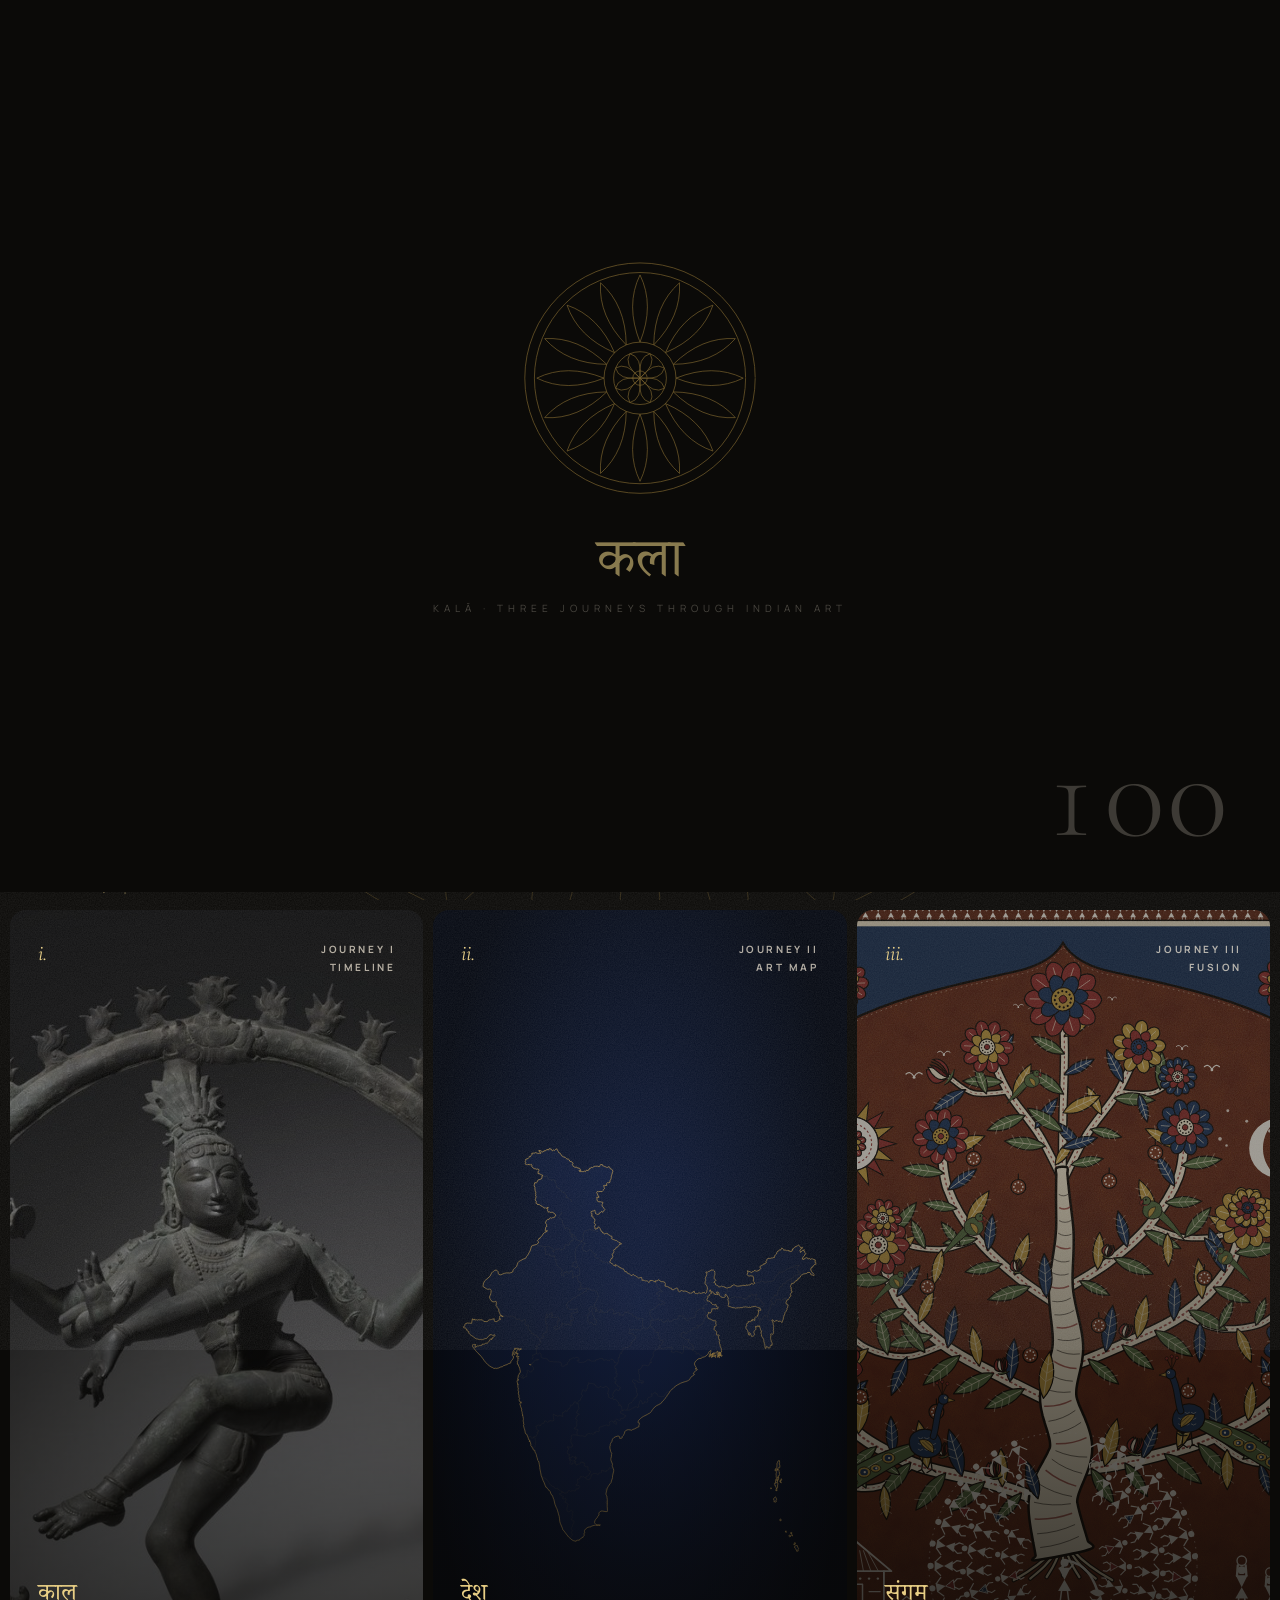
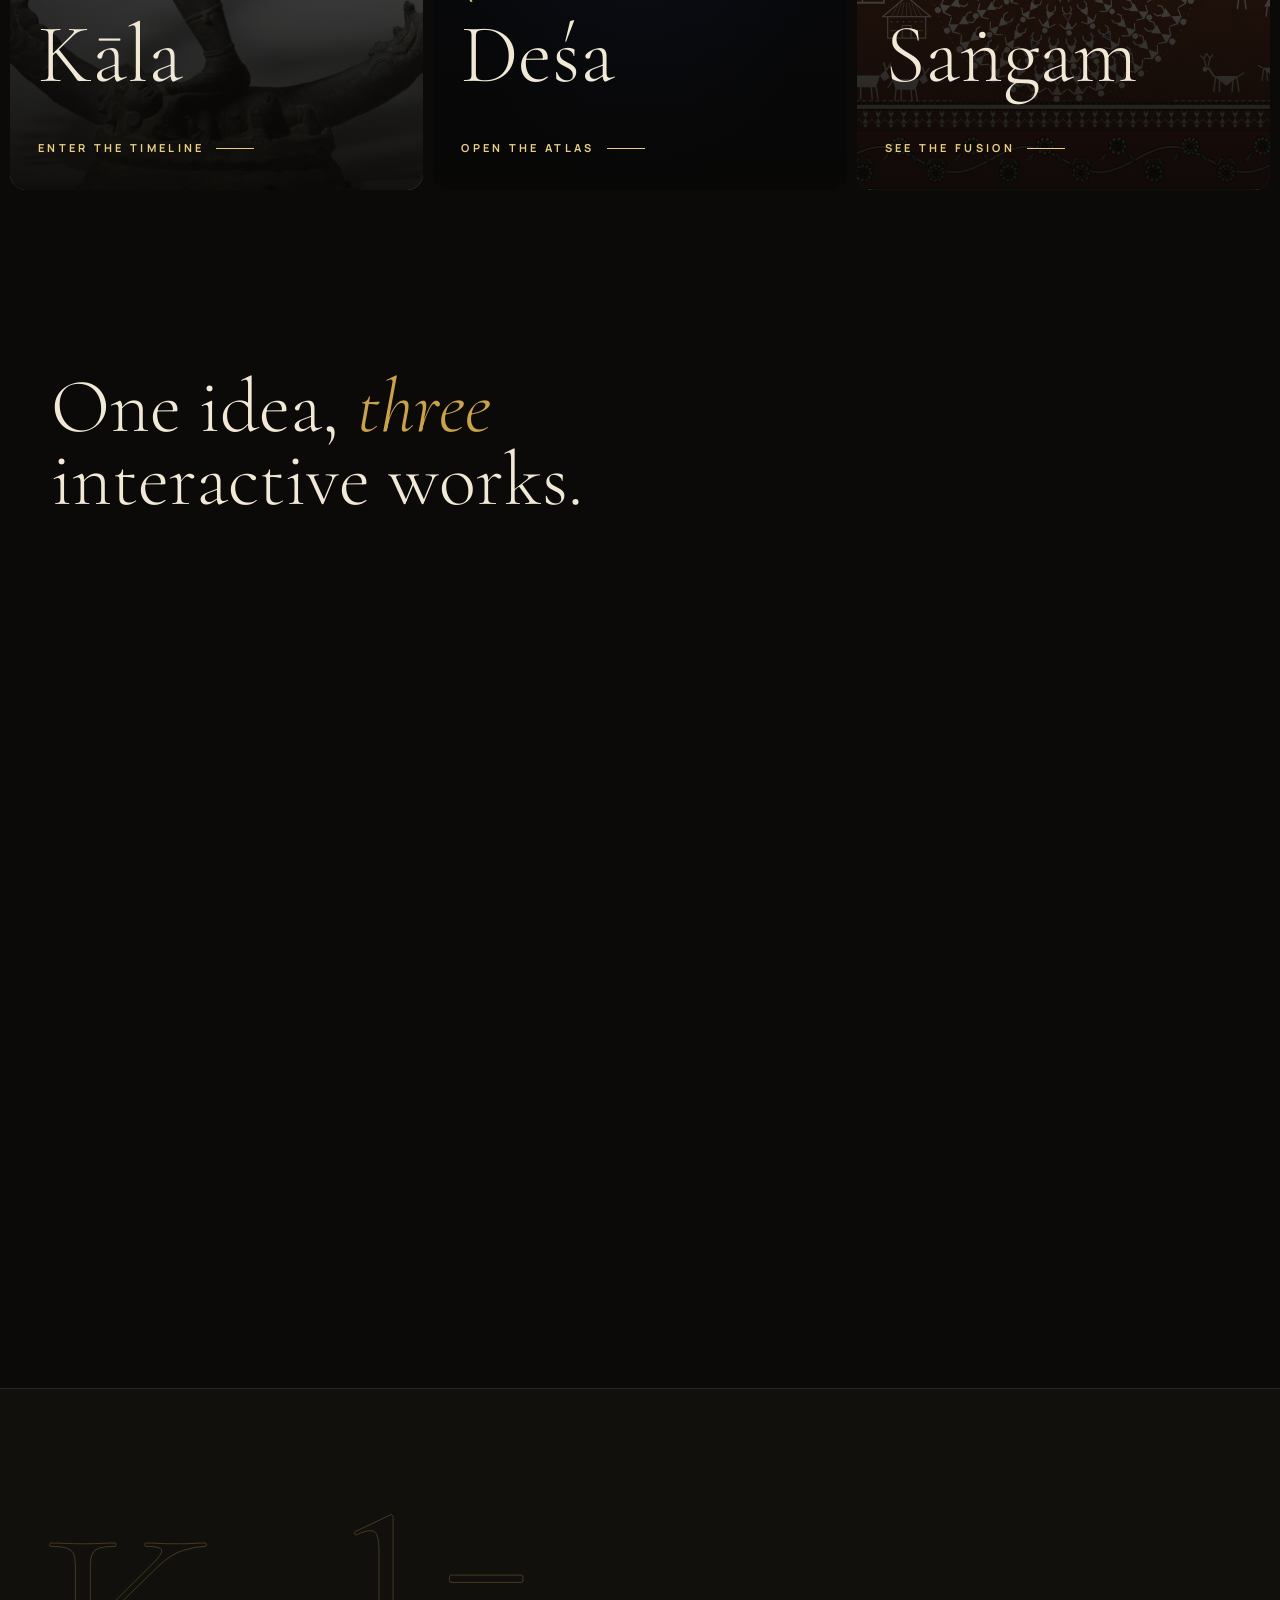
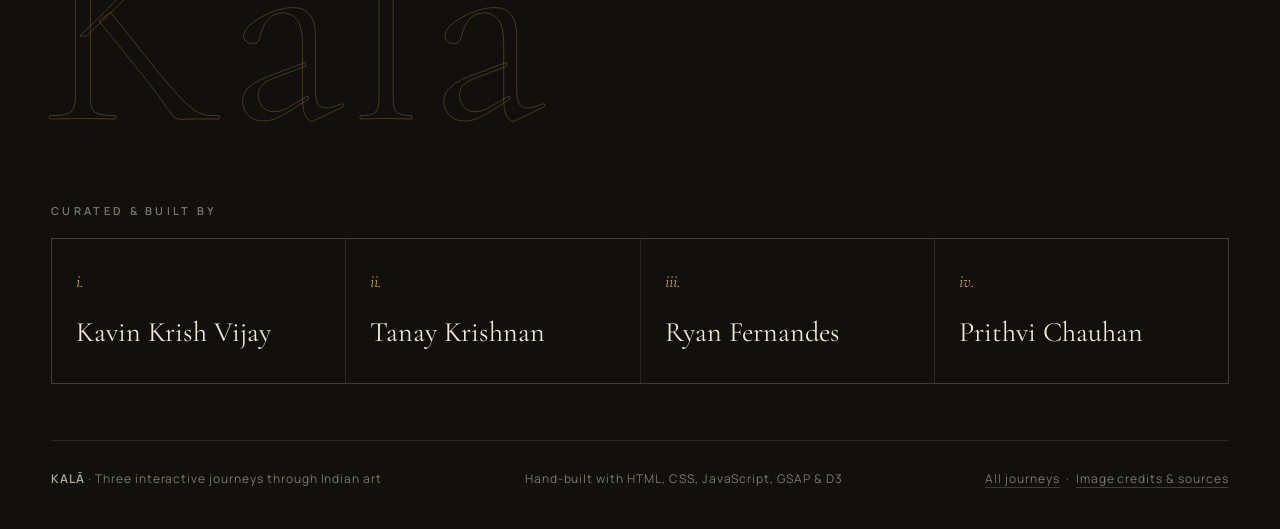
==== index.html @ 5fd6c00c "KALĀ — three interactive journeys through Indian art A hand-built website in three parts: - Kāla: a " ====
<!doctype html>
<html lang="en" class="no-js" data-root="">
<head>
  <meta charset="utf-8">
  <meta name="viewport" content="width=device-width, initial-scale=1">
  <title>KALĀ — Three Journeys Through Indian Art</title>
  <meta name="description" content="KALĀ: three interactive websites on Indian art — Kāla, a timeline of 28 artifacts; Deśa, an atlas of 35 places; and Saṅgam, an original Warli × Kalamkari fusion artwork.">
  <meta name="theme-color" content="#0b0a08">
  <meta property="og:title" content="KALĀ — Three Journeys Through Indian Art">
  <meta property="og:description" content="Time, land and confluence: an interactive timeline, an art map of India, and a Warli × Kalamkari fusion artwork.">
  <meta property="og:image" content="assets/img/t/t-nataraja-sm.jpg">
  <link rel="icon" href="assets/favicon.svg" type="image/svg+xml">
  <script>document.documentElement.className = document.documentElement.className.replace("no-js", "js");</script>
  <link rel="stylesheet" href="assets/css/core.css?v=1790333794">
  <link rel="stylesheet" href="assets/css/hub.css?v=1790333794">
</head>
<body data-loader-word="कला" data-loader-sub="Kalā · three journeys through Indian art">

  <nav class="nav" aria-label="Main">
    <a class="nav__brand" href="index.html">KALĀ <small>कला</small></a>
    <div class="nav__links">
      <a href="timeline/index.html" data-transition><span class="num">i.</span>Kāla</a>
      <a href="map/index.html" data-transition><span class="num">ii.</span>Deśa</a>
      <a href="fusion/index.html" data-transition><span class="num">iii.</span>Saṅgam</a>
      <button class="sound" data-sound type="button"></button>
    </div>
  </nav>

  <main id="main">
    <header class="h-hero">
      <canvas aria-hidden="true"></canvas>
      <div class="h-hero__mandala" aria-hidden="true"></div>
      <div class="h-hero__inner">
        <div class="eyebrow">Interactive journeys through Indian art</div>
        <h1 class="display gold-text">KALĀ</h1>
        <div class="h-hero__deva">कला</div>
        <p class="h-hero__sub">Three journeys through Indian art — in time, across the land, and where two traditions meet.</p>
        <div class="h-hero__words">
          <a href="timeline/index.html" data-transition><em>i.</em>Time</a>
          <a href="map/index.html" data-transition><em>ii.</em>Land</a>
          <a href="fusion/index.html" data-transition><em>iii.</em>Confluence</a>
        </div>
      </div>
      <div class="scroll-cue" aria-hidden="true" style="position:absolute;bottom:30px;left:50%;transform:translateX(-50%);display:flex;flex-direction:column;align-items:center;gap:12px;font-size:10px;letter-spacing:.4em;text-transform:uppercase;color:var(--paper-3);font-weight:600">Choose a journey</div>
    </header>

    <section class="portals" aria-label="The three journeys">
      <a class="portal portal--time" href="timeline/index.html" data-transition data-cursor="Enter">
        <div class="portal__bg"><img src="assets/img/t/t-nataraja-sm.jpg" alt=""></div>
        <span class="portal__num">i.</span>
        <span class="portal__tag">Journey I<br>Timeline</span>
        <div class="portal__body">
          <div class="portal__native">काल</div>
          <h2 class="portal__title">Kāla</h2>
          <p class="portal__desc">An interactive timeline: walk through ten eras and twenty-eight artifacts, from the Dancing Girl of Mohenjo-daro to the Santhal Family — deep-zoom photographs and four real 3D museum scans.</p>
          <span class="portal__cta">Enter the timeline <i></i></span>
        </div>
      </a>
      <a class="portal portal--map" href="map/index.html" data-transition data-cursor="Enter">
        <div class="portal__bg"></div>
        <span class="portal__num">ii.</span>
        <span class="portal__tag">Journey II<br>Art map</span>
        <div class="portal__body">
          <div class="portal__native">देश</div>
          <h2 class="portal__title">Deśa</h2>
          <p class="portal__desc">An interactive atlas of 35 places where Indian art was made — Bhimbetka to Santiniketan — with filters, full-resolution images and animated trails that show how styles travelled.</p>
          <span class="portal__cta">Open the atlas <i></i></span>
        </div>
      </a>
      <a class="portal portal--fusion" href="fusion/index.html" data-transition data-cursor="Enter">
        <div class="portal__bg"><div class="art"></div></div>
        <span class="portal__num">iii.</span>
        <span class="portal__tag">Journey III<br>Fusion</span>
        <div class="portal__body">
          <div class="portal__native">संगम</div>
          <h2 class="portal__title">Saṅgam</h2>
          <p class="portal__desc">Warli meets Kalamkari: our original artwork “The Tree of Life and the Tarpa Dance”, explorable layer by layer, with a comparison of the two styles and a studio to make your own fusion.</p>
          <span class="portal__cta">See the fusion <i></i></span>
        </div>
      </a>
    </section>

    <section class="overview" aria-labelledby="ov-title">
      <div class="eyebrow" data-reveal>The project</div>
      <h2 id="ov-title" data-split>One idea, <em>three</em> interactive works.</h2>
      <p class="lede" data-reveal>Each journey is a complete website of its own, built by hand in HTML, CSS and JavaScript, sharing one design language — a dark museum lit in gold. Together they move from <em>when</em> Indian art was made, to <em>where</em>, to <em>how</em> its traditions can meet today.</p>
      <table class="a-table" data-reveal>
        <thead><tr><th></th><th>Journey</th><th>The idea</th><th>What's inside</th><th></th></tr></thead>
        <tbody>
          <tr><td>i.</td><td class="t">Interactive Timeline with Artifacts<small>Kāla</small></td><td>An interactive digital timeline with clickable virtual replicas of key artifacts from different periods of Indian art.</td><td>A horizontal museum walk through 10 eras and 28 artifacts; deep-zoom 2K+ photographs; 4 rotatable 3D scans; filterable index.</td><td><a class="go" href="timeline/index.html" data-transition>Kāla →</a></td></tr>
          <tr><td>ii.</td><td class="t">Interactive Art Map<small>Deśa</small></td><td>An interactive digital map of key locations in Indian art history, with images, descriptions and historical context.</td><td>A custom map with official Survey of India boundaries; 35 places; filters by art form and age; 4 animated trails of influence.</td><td><a class="go" href="map/index.html" data-transition>Deśa →</a></td></tr>
          <tr><td>iii.</td><td class="t">Regional Painting Fusion<small>Saṅgam</small></td><td>An artwork combining elements of two or more regional painting styles, exploring their similarities and differences.</td><td>An original Warli × Kalamkari artwork drawn in code, with layer-by-layer deconstruction, a comparison of the two styles and a fusion studio.</td><td><a class="go" href="fusion/index.html" data-transition>Saṅgam →</a></td></tr>
        </tbody>
      </table>
    </section>
  </main>

  <footer class="footer" data-footer data-big="Kalā"></footer>

  <script src="assets/lib/gsap.min.js?v=1790333794"></script>
  <script src="assets/lib/ScrollTrigger.min.js?v=1790333794"></script>
  <script src="assets/lib/SplitText.min.js?v=1790333794"></script>
  <script src="assets/lib/CustomEase.min.js?v=1790333794"></script>
  <script src="assets/lib/lenis.min.js?v=1790333794"></script>
  <script src="assets/js/core.js?v=1790333794"></script>
  <script src="assets/js/tanpura.js?v=1790333794"></script>
  <script src="assets/data/india-geo.js?v=1790333794"></script>
  <script src="assets/js/fusion-art.js?v=1790333794"></script>
  <script src="assets/js/hub-page.js?v=1790333794"></script>
</body>
</html>
---- assets/css/core.css ----
/* =========================================================
   KALĀ — shared design system
   Dark museum luxe · gold leaf · cinematic motion
   ========================================================= */

/* ---------- Fonts (bundled, offline-safe) ---------- */
@font-face { font-family: "Cormorant"; font-style: normal; font-weight: 300; font-display: swap; src: url("../fonts/cormorant-garamond-latin-300-normal.woff2") format("woff2"); unicode-range: U+0000-00FF, U+0131, U+0152-0153, U+02BB-02BC, U+02C6, U+02DA, U+02DC, U+0304, U+0308, U+0329, U+2000-206F, U+20AC, U+2122, U+2191, U+2193, U+2212, U+2215, U+FEFF, U+FFFD; }
@font-face { font-family: "Cormorant"; font-style: normal; font-weight: 300; font-display: swap; src: url("../fonts/cormorant-garamond-latin-ext-300-normal.woff2") format("woff2"); unicode-range: U+0100-02BA, U+02BD-02C5, U+02C7-02CC, U+02CE-02D7, U+02DD-02FF, U+0304, U+0308, U+0329, U+1D00-1DBF, U+1E00-1E9F, U+1EF2-1EFF, U+2020, U+20A0-20AB, U+20AD-20C0, U+2113, U+2C60-2C7F, U+A720-A7FF; }
@font-face { font-family: "Cormorant"; font-style: normal; font-weight: 400; font-display: swap; src: url("../fonts/cormorant-garamond-latin-400-normal.woff2") format("woff2"); unicode-range: U+0000-00FF, U+0131, U+0152-0153, U+02BB-02BC, U+02C6, U+02DA, U+02DC, U+0304, U+0308, U+0329, U+2000-206F, U+20AC, U+2122, U+2191, U+2193, U+2212, U+2215, U+FEFF, U+FFFD; }
@font-face { font-family: "Cormorant"; font-style: normal; font-weight: 400; font-display: swap; src: url("../fonts/cormorant-garamond-latin-ext-400-normal.woff2") format("woff2"); unicode-range: U+0100-02BA, U+02BD-02C5, U+02C7-02CC, U+02CE-02D7, U+02DD-02FF, U+0304, U+0308, U+0329, U+1D00-1DBF, U+1E00-1E9F, U+1EF2-1EFF, U+2020, U+20A0-20AB, U+20AD-20C0, U+2113, U+2C60-2C7F, U+A720-A7FF; }
@font-face { font-family: "Cormorant"; font-style: italic; font-weight: 400; font-display: swap; src: url("../fonts/cormorant-garamond-latin-400-italic.woff2") format("woff2"); unicode-range: U+0000-00FF, U+0131, U+0152-0153, U+02BB-02BC, U+02C6, U+02DA, U+02DC, U+0304, U+0308, U+0329, U+2000-206F, U+20AC, U+2122, U+2191, U+2193, U+2212, U+2215, U+FEFF, U+FFFD; }
@font-face { font-family: "Cormorant"; font-style: italic; font-weight: 400; font-display: swap; src: url("../fonts/cormorant-garamond-latin-ext-400-italic.woff2") format("woff2"); unicode-range: U+0100-02BA, U+02BD-02C5, U+02C7-02CC, U+02CE-02D7, U+02DD-02FF, U+0304, U+0308, U+0329, U+1D00-1DBF, U+1E00-1E9F, U+1EF2-1EFF, U+2020, U+20A0-20AB, U+20AD-20C0, U+2113, U+2C60-2C7F, U+A720-A7FF; }
@font-face { font-family: "Cormorant"; font-style: normal; font-weight: 500; font-display: swap; src: url("../fonts/cormorant-garamond-latin-500-normal.woff2") format("woff2"); unicode-range: U+0000-00FF, U+0131, U+0152-0153, U+02BB-02BC, U+02C6, U+02DA, U+02DC, U+0304, U+0308, U+0329, U+2000-206F, U+20AC, U+2122, U+2191, U+2193, U+2212, U+2215, U+FEFF, U+FFFD; }
@font-face { font-family: "Cormorant"; font-style: normal; font-weight: 500; font-display: swap; src: url("../fonts/cormorant-garamond-latin-ext-500-normal.woff2") format("woff2"); unicode-range: U+0100-02BA, U+02BD-02C5, U+02C7-02CC, U+02CE-02D7, U+02DD-02FF, U+0304, U+0308, U+0329, U+1D00-1DBF, U+1E00-1E9F, U+1EF2-1EFF, U+2020, U+20A0-20AB, U+20AD-20C0, U+2113, U+2C60-2C7F, U+A720-A7FF; }
@font-face { font-family: "Cormorant"; font-style: italic; font-weight: 500; font-display: swap; src: url("../fonts/cormorant-garamond-latin-500-italic.woff2") format("woff2"); unicode-range: U+0000-00FF, U+0131, U+0152-0153, U+02BB-02BC, U+02C6, U+02DA, U+02DC, U+0304, U+0308, U+0329, U+2000-206F, U+20AC, U+2122, U+2191, U+2193, U+2212, U+2215, U+FEFF, U+FFFD; }
@font-face { font-family: "Cormorant"; font-style: normal; font-weight: 600; font-display: swap; src: url("../fonts/cormorant-garamond-latin-600-normal.woff2") format("woff2"); unicode-range: U+0000-00FF, U+0131, U+0152-0153, U+02BB-02BC, U+02C6, U+02DA, U+02DC, U+0304, U+0308, U+0329, U+2000-206F, U+20AC, U+2122, U+2191, U+2193, U+2212, U+2215, U+FEFF, U+FFFD; }
@font-face { font-family: "Cormorant"; font-style: normal; font-weight: 600; font-display: swap; src: url("../fonts/cormorant-garamond-latin-ext-600-normal.woff2") format("woff2"); unicode-range: U+0100-02BA, U+02BD-02C5, U+02C7-02CC, U+02CE-02D7, U+02DD-02FF, U+0304, U+0308, U+0329, U+1D00-1DBF, U+1E00-1E9F, U+1EF2-1EFF, U+2020, U+20A0-20AB, U+20AD-20C0, U+2113, U+2C60-2C7F, U+A720-A7FF; }
@font-face { font-family: "Cormorant"; font-style: italic; font-weight: 300; font-display: swap; src: url("../fonts/cormorant-garamond-latin-300-italic.woff2") format("woff2"); unicode-range: U+0000-00FF, U+0131, U+0152-0153, U+02BB-02BC, U+02C6, U+02DA, U+02DC, U+0304, U+0308, U+0329, U+2000-206F, U+20AC, U+2122, U+2191, U+2193, U+2212, U+2215, U+FEFF, U+FFFD; }
@font-face { font-family: "Cormorant"; font-style: italic; font-weight: 300; font-display: swap; src: url("../fonts/cormorant-garamond-latin-ext-300-italic.woff2") format("woff2"); unicode-range: U+0100-02BA, U+02BD-02C5, U+02C7-02CC, U+02CE-02D7, U+02DD-02FF, U+0304, U+0308, U+0329, U+1D00-1DBF, U+1E00-1E9F, U+1EF2-1EFF, U+2020, U+20A0-20AB, U+20AD-20C0, U+2113, U+2C60-2C7F, U+A720-A7FF; }
@font-face { font-family: "Manrope"; font-style: normal; font-weight: 200 800; font-display: swap; src: url("../fonts/manrope-latin-wght-normal.woff2") format("woff2-variations"); unicode-range: U+0000-00FF, U+0131, U+0152-0153, U+02BB-02BC, U+02C6, U+02DA, U+02DC, U+0304, U+0308, U+0329, U+2000-206F, U+20AC, U+2122, U+2191, U+2193, U+2212, U+2215, U+FEFF, U+FFFD; }
@font-face { font-family: "Manrope"; font-style: normal; font-weight: 200 800; font-display: swap; src: url("../fonts/manrope-latin-ext-wght-normal.woff2") format("woff2-variations"); unicode-range: U+0100-02BA, U+02BD-02C5, U+02C7-02CC, U+02CE-02D7, U+02DD-02FF, U+0304, U+0308, U+0329, U+1D00-1DBF, U+1E00-1E9F, U+1EF2-1EFF, U+2020, U+20A0-20AB, U+20AD-20C0, U+2113, U+2C60-2C7F, U+A720-A7FF; }
@font-face { font-family: "Indic"; font-weight: 400; font-display: swap; src: url("../fonts/noto-serif-devanagari-devanagari-400-normal.woff2") format("woff2"); unicode-range: U+0900-097F, U+1CD0-1CF9, U+200C-200D, U+20A8, U+20B9, U+25CC, U+A830-A839, U+A8E0-A8FF; }
@font-face { font-family: "Indic"; font-weight: 600; font-display: swap; src: url("../fonts/noto-serif-devanagari-devanagari-600-normal.woff2") format("woff2"); unicode-range: U+0900-097F, U+1CD0-1CF9, U+200C-200D, U+20A8, U+20B9, U+25CC, U+A830-A839, U+A8E0-A8FF; }
@font-face { font-family: "Indic"; font-weight: 400; font-display: swap; src: url("../fonts/noto-serif-tamil-tamil-400-normal.woff2") format("woff2"); unicode-range: U+0B82-0BFA, U+200C-200D, U+25CC; }
@font-face { font-family: "Indic"; font-weight: 600; font-display: swap; src: url("../fonts/noto-serif-tamil-tamil-600-normal.woff2") format("woff2"); unicode-range: U+0B82-0BFA, U+200C-200D, U+25CC; }
@font-face { font-family: "Indic"; font-weight: 400; font-display: swap; src: url("../fonts/noto-serif-telugu-telugu-400-normal.woff2") format("woff2"); unicode-range: U+0951-0952, U+0964-0965, U+0C00-0C7F, U+1CDA, U+1CF2, U+200C-200D, U+25CC; }
@font-face { font-family: "Indic"; font-weight: 600; font-display: swap; src: url("../fonts/noto-serif-telugu-telugu-600-normal.woff2") format("woff2"); unicode-range: U+0951-0952, U+0964-0965, U+0C00-0C7F, U+1CDA, U+1CF2, U+200C-200D, U+25CC; }
@font-face { font-family: "Indic"; font-weight: 400; font-display: swap; src: url("../fonts/noto-serif-bengali-bengali-400-normal.woff2") format("woff2"); unicode-range: U+0951-0952, U+0964-0965, U+0980-09FE, U+1CD0, U+1CD2, U+1CD5-1CD6, U+1CD8, U+1CE1, U+1CEA, U+1CED, U+1CF2, U+1CF5-1CF7, U+200C-200D, U+20B9, U+25CC, U+A8F1; }
@font-face { font-family: "Indic"; font-weight: 600; font-display: swap; src: url("../fonts/noto-serif-bengali-bengali-600-normal.woff2") format("woff2"); unicode-range: U+0951-0952, U+0964-0965, U+0980-09FE, U+1CD0, U+1CD2, U+1CD5-1CD6, U+1CD8, U+1CE1, U+1CEA, U+1CED, U+1CF2, U+1CF5-1CF7, U+200C-200D, U+20B9, U+25CC, U+A8F1; }

/* ---------- Tokens ---------- */
:root {
  --ink: #0b0a08;
  --ink-2: #12100d;
  --ink-3: #1b1814;
  --ink-4: #262119;
  --paper: #f1e8d6;
  --paper-2: rgba(241, 232, 214, 0.72);
  --paper-3: rgba(241, 232, 214, 0.48);
  --paper-4: rgba(241, 232, 214, 0.22);
  --line: rgba(241, 232, 214, 0.11);
  --line-2: rgba(241, 232, 214, 0.2);
  --gold: #c9a24a;
  --gold-2: #e9cf85;
  --gold-3: #8b6b25;
  --gold-grad: linear-gradient(115deg, #8b6b25 0%, #e9cf85 28%, #c9a24a 46%, #fff1c4 58%, #b8903a 74%, #7a5b1c 100%);
  --accent: var(--gold);
  --accent-2: var(--gold-2);

  --serif: "Cormorant", "Cormorant Garamond", "Indic", Georgia, "Times New Roman", serif;
  --sans: "Manrope", "Indic", system-ui, -apple-system, "Segoe UI", sans-serif;
  --indic: "Indic", "Nirmala UI", "Mangal", serif;

  --ease-out: cubic-bezier(0.16, 1, 0.3, 1);
  --ease-io: cubic-bezier(0.76, 0, 0.24, 1);
  --gutter: clamp(16px, 4vw, 64px);
  --nav-h: 72px;
  color-scheme: dark;
}

/* ---------- Reset ---------- */
*, *::before, *::after { box-sizing: border-box; }
html { -webkit-text-size-adjust: 100%; text-size-adjust: 100%; }
html.lenis, html.lenis body { height: auto; }
.lenis.lenis-smooth { scroll-behavior: auto !important; }
.lenis.lenis-stopped { overflow: hidden; }
body {
  margin: 0;
  background: var(--ink);
  color: var(--paper);
  font-family: var(--sans);
  font-size: 16px;
  line-height: 1.6;
  -webkit-font-smoothing: antialiased;
  -moz-osx-font-smoothing: grayscale;
  overflow-x: hidden;
}
img, svg, video, canvas { display: block; max-width: 100%; }
a { color: inherit; text-decoration: none; }
button { font: inherit; color: inherit; background: none; border: 0; padding: 0; cursor: pointer; }
::selection { background: var(--gold); color: var(--ink); }
h1, h2, h3, h4 { margin: 0; font-weight: 400; }
p { margin: 0 0 1em; }

/* ---------- Type ---------- */
.display {
  font-family: var(--serif);
  font-weight: 300;
  line-height: 0.88;
  letter-spacing: -0.02em;
}
.eyebrow {
  font-family: var(--sans);
  font-size: 11px;
  font-weight: 600;
  letter-spacing: 0.32em;
  text-transform: uppercase;
  color: var(--accent);
}
.indic { font-family: var(--indic); }
.italic { font-style: italic; }
.gold-text {
  background: var(--gold-grad);
  background-size: 200% 100%;
  -webkit-background-clip: text;
  background-clip: text;
  color: transparent;
  animation: goldShift 9s ease-in-out infinite alternate;
}
@keyframes goldShift { to { background-position: 100% 0; } }
.lede { font-family: var(--serif); font-size: clamp(22px, 2.3vw, 32px); line-height: 1.35; color: var(--paper-2); font-weight: 300; }
.muted { color: var(--paper-3); }

/* ---------- Grain + vignette ---------- */
.grain {
  pointer-events: none;
  position: fixed; inset: -50%;
  width: 200%; height: 200%;
  z-index: 9000;
  opacity: 0.075;
  background-image: url("data:image/svg+xml;utf8,<svg xmlns='http://www.w3.org/2000/svg' width='220' height='220'><filter id='n'><feTurbulence type='fractalNoise' baseFrequency='.85' numOctaves='3' stitchTiles='stitch'/><feColorMatrix values='0 0 0 0 1  0 0 0 0 1  0 0 0 0 1  0 0 0 1.1 0'/></filter><rect width='100%' height='100%' filter='url(%23n)'/></svg>");
  animation: grain 1.2s steps(6) infinite;
}
@keyframes grain {
  0% { transform: translate(0, 0); } 20% { transform: translate(-3%, 2%); } 40% { transform: translate(2%, -4%); }
  60% { transform: translate(-4%, -1%); } 80% { transform: translate(3%, 3%); } 100% { transform: translate(0, 0); }
}

/* ---------- Nav ---------- */
.nav {
  position: fixed; top: 0; left: 0; right: 0;
  height: var(--nav-h);
  display: flex; align-items: center; justify-content: space-between;
  padding: 0 var(--gutter);
  z-index: 800;
  mix-blend-mode: difference;
  color: #f1e8d6;
}
.nav__brand { display: flex; align-items: baseline; gap: 12px; font-family: var(--serif); font-size: 26px; letter-spacing: 0.18em; font-weight: 500; }
.nav__brand small { font-family: var(--indic); font-size: 15px; letter-spacing: 0; opacity: 0.7; }
.nav__links { display: flex; gap: clamp(14px, 2.6vw, 40px); align-items: center; }
.nav__links a { font-size: 11px; letter-spacing: 0.28em; text-transform: uppercase; font-weight: 600; position: relative; padding: 6px 0; }
.nav__links a::after { content: ""; position: absolute; left: 0; bottom: 0; height: 1px; width: 100%; background: currentColor; transform: scaleX(0); transform-origin: right; transition: transform 0.6s var(--ease-out); }
.nav__links a:hover::after, .nav__links a[aria-current="page"]::after { transform: scaleX(1); transform-origin: left; }
.nav__links a .num { opacity: 0.55; margin-right: 6px; font-family: var(--serif); letter-spacing: 0.05em; font-size: 13px; font-style: italic; }

.sound {
  display: flex; align-items: center; gap: 10px;
  font-size: 10px; letter-spacing: 0.3em; text-transform: uppercase; font-weight: 600;
}
.sound__bars { display: flex; gap: 2px; align-items: flex-end; height: 14px; }
.sound__bars i { width: 2px; height: 3px; background: currentColor; transition: height 0.3s; }
.sound.is-on .sound__bars i { animation: bars 1.1s ease-in-out infinite; }
.sound.is-on .sound__bars i:nth-child(2) { animation-delay: -0.3s; }
.sound.is-on .sound__bars i:nth-child(3) { animation-delay: -0.6s; }
.sound.is-on .sound__bars i:nth-child(4) { animation-delay: -0.9s; }
@keyframes bars { 0%, 100% { height: 3px; } 50% { height: 14px; } }

@media (max-width: 820px) {
  .nav__links a:not(.keep) { display: none; }
  .nav__brand small { display: none; }
}

/* ---------- Cursor ---------- */
.cursor, .cursor-dot { position: fixed; top: 0; left: 0; pointer-events: none; z-index: 9500; will-change: transform; }
.cursor {
  width: 44px; height: 44px; margin: -22px 0 0 -22px;
  border: 1px solid rgba(233, 207, 133, 0.55);
  border-radius: 50%;
  display: grid; place-items: center;
  transition: width 0.45s var(--ease-out), height 0.45s var(--ease-out), margin 0.45s var(--ease-out), background 0.45s, border-color 0.45s;
}
.cursor span { font-size: 10px; letter-spacing: 0.22em; text-transform: uppercase; font-weight: 700; color: var(--ink); opacity: 0; transition: opacity 0.3s; white-space: nowrap; }
.cursor-dot { width: 6px; height: 6px; margin: -3px 0 0 -3px; background: var(--gold-2); border-radius: 50%; }
.cursor.is-hover { width: 84px; height: 84px; margin: -42px 0 0 -42px; background: var(--gold-2); border-color: var(--gold-2); }
.cursor.is-hover span { opacity: 1; }
.cursor.is-link { width: 64px; height: 64px; margin: -32px 0 0 -32px; background: rgba(233, 207, 133, 0.12); }
.cursor.is-hidden, .cursor-dot.is-hidden { opacity: 0; }
@media (hover: none), (pointer: coarse) { .cursor, .cursor-dot { display: none; } }
@media (hover: hover) and (pointer: fine) { body.has-cursor, body.has-cursor a, body.has-cursor button { cursor: none; } }

/* ---------- Loader ---------- */
.loader {
  position: fixed; inset: 0; z-index: 9800;
  background: var(--ink);
  display: grid; place-items: center;
}
.loader__inner { text-align: center; }
.loader__mandala { width: min(240px, 50vw); height: auto; margin: 0 auto 28px; }
.loader__mandala path, .loader__mandala circle { fill: none; stroke: var(--gold); stroke-width: 0.6; }
.loader__word { font-family: var(--indic); font-size: clamp(34px, 5vw, 54px); color: var(--gold-2); line-height: 1.2; }
.loader__sub { margin-top: 10px; font-size: 10px; letter-spacing: 0.5em; text-transform: uppercase; color: var(--paper-3); }
.loader__count { position: absolute; right: var(--gutter); bottom: calc(var(--gutter) * 0.8); font-family: var(--serif); font-size: clamp(60px, 10vw, 140px); font-weight: 300; line-height: 1; color: var(--paper-4); font-variant-numeric: tabular-nums; }
.loader__bar { position: absolute; left: 0; bottom: 0; height: 2px; width: 100%; background: var(--gold); transform-origin: left; transform: scaleX(0); }

/* ---------- Boot visibility ---------- */
.js:not(.is-ready) body > * { opacity: 0; }

/* ---------- Page transition curtain ---------- */
.curtain { position: fixed; inset: 0; z-index: 9700; pointer-events: none; display: flex; }
.curtain i { flex: 1; background: var(--ink-2); transform: scaleY(0); transform-origin: bottom; border-right: 1px solid rgba(201,162,74,.08); }

/* ---------- Buttons / chips ---------- */
.btn {
  position: relative; display: inline-flex; align-items: center; gap: 14px;
  padding: 16px 28px; border: 1px solid var(--line-2); border-radius: 999px;
  font-size: 11px; letter-spacing: 0.26em; text-transform: uppercase; font-weight: 700;
  overflow: hidden; isolation: isolate;
  transition: color 0.5s var(--ease-out), border-color 0.5s;
}
.btn::before { content: ""; position: absolute; inset: 0; background: var(--accent); transform: translateY(101%); transition: transform 0.6s var(--ease-out); z-index: -1; border-radius: inherit; }
.btn:hover { color: var(--ink); border-color: var(--accent); }
.btn:hover::before { transform: translateY(0); }
.btn .arrow { width: 18px; height: 1px; background: currentColor; position: relative; }
.btn .arrow::after { content: ""; position: absolute; right: 0; top: -3px; width: 7px; height: 7px; border-top: 1px solid currentColor; border-right: 1px solid currentColor; transform: rotate(45deg); }

.chip {
  display: inline-flex; align-items: center; gap: 8px;
  padding: 8px 14px; border-radius: 999px; border: 1px solid var(--line-2);
  font-size: 11px; letter-spacing: 0.14em; text-transform: uppercase; font-weight: 600; color: var(--paper-2);
  transition: all 0.35s var(--ease-out);
}
.chip:hover { border-color: var(--paper-3); color: var(--paper); }
.chip.is-active { background: var(--paper); color: var(--ink); border-color: var(--paper); }
.chip .dot { width: 7px; height: 7px; border-radius: 50%; background: currentColor; }

/* ---------- Reveal helpers ---------- */
[data-reveal] { opacity: 0; transform: translateY(40px); }
.no-js [data-reveal], .reduced [data-reveal], .shot [data-reveal] { opacity: 1 !important; transform: none !important; }
.line-mask { display: block; overflow: hidden; padding-bottom: 0.08em; margin-bottom: -0.08em; }
.line-mask > span { display: inline-block; }

/* ---------- Ornament ---------- */
.ornament { display: flex; align-items: center; gap: 14px; color: var(--accent); }
.ornament::before, .ornament::after { content: ""; flex: 1; height: 1px; background: linear-gradient(90deg, transparent, currentColor, transparent); opacity: 0.5; }
.ornament svg { width: 22px; height: 22px; }

/* ---------- About (brief alignment) ---------- */
.brief {
  position: relative;
  padding: clamp(80px, 12vw, 160px) var(--gutter);
  border-top: 1px solid var(--line);
}
.brief__grid { display: grid; grid-template-columns: 1fr 1.3fr; gap: clamp(32px, 6vw, 120px); max-width: 1400px; margin: 0 auto; }
.brief h2 { font-family: var(--serif); font-size: clamp(44px, 6vw, 88px); line-height: 0.95; font-weight: 300; margin-top: 18px; }
.brief h2 em { color: var(--accent); }
.brief dl { display: grid; grid-template-columns: 160px 1fr; gap: 22px 28px; margin: 0; }
.brief dt { font-size: 11px; letter-spacing: 0.26em; text-transform: uppercase; color: var(--paper-3); font-weight: 600; padding-top: 5px; }
.brief dd { margin: 0; font-family: var(--serif); font-size: clamp(19px, 1.6vw, 23px); line-height: 1.45; color: var(--paper-2); }
.brief dd strong { color: var(--paper); font-weight: 500; }
@media (max-width: 860px) { .brief__grid { grid-template-columns: 1fr; } .brief dl { grid-template-columns: 1fr; gap: 6px 0; } .brief dd { margin-bottom: 16px; } }

/* ---------- Footer / team ---------- */
.footer {
  position: relative;
  padding: clamp(80px, 10vw, 140px) var(--gutter) 40px;
  background: var(--ink-2);
  border-top: 1px solid var(--line);
  overflow: hidden;
}
.footer__big {
  font-family: var(--serif); font-weight: 300;
  font-size: clamp(90px, 22vw, 360px); line-height: 0.8; letter-spacing: 0.02em;
  color: transparent; -webkit-text-stroke: 1px rgba(201, 162, 74, 0.28);
  white-space: nowrap; user-select: none;
  margin: 0 0 60px -0.04em;
}
.team { display: grid; grid-template-columns: repeat(4, 1fr); gap: 1px; background: var(--line); border: 1px solid var(--line); max-width: 1400px; }
.team__m { background: var(--ink-2); padding: 28px 24px 26px; position: relative; overflow: hidden; }
.team__m::before { content: ""; position: absolute; inset: 0; background: radial-gradient(400px circle at var(--mx, 50%) var(--my, 120%), rgba(201, 162, 74, 0.16), transparent 50%); opacity: 0; transition: opacity 0.5s; }
.team__m:hover::before { opacity: 1; }
.team__idx { font-family: var(--serif); font-style: italic; color: var(--accent); font-size: 18px; }
.team__name { font-family: var(--serif); font-size: clamp(24px, 2.2vw, 32px); line-height: 1.05; margin: 22px 0 10px; }
.team__reg { font-size: 11px; letter-spacing: 0.18em; color: var(--paper-3); font-variant-numeric: tabular-nums; }
.footer__meta { display: flex; flex-wrap: wrap; justify-content: space-between; gap: 24px; margin-top: 56px; padding-top: 28px; border-top: 1px solid var(--line); font-size: 12px; letter-spacing: 0.08em; color: var(--paper-3); max-width: 1400px; }
.footer__meta strong { color: var(--paper-2); font-weight: 600; }
.footer__meta a { border-bottom: 1px solid var(--line-2); }
.footer__meta a:hover { color: var(--paper); }
.footer__label { font-size: 11px; letter-spacing: 0.3em; text-transform: uppercase; color: var(--paper-3); font-weight: 600; margin-bottom: 18px; display: block; }
@media (max-width: 900px) { .team { grid-template-columns: repeat(2, 1fr); } }
@media (max-width: 460px) { .team { grid-template-columns: 1fr; } }

/* ---------- Utilities ---------- */
.sr-only { position: absolute; width: 1px; height: 1px; padding: 0; margin: -1px; overflow: hidden; clip: rect(0, 0, 0, 0); white-space: nowrap; border: 0; }
.wrap { max-width: 1400px; margin: 0 auto; padding: 0 var(--gutter); }

@media (prefers-reduced-motion: reduce) {
  *, *::before, *::after { animation-duration: 0.001ms !important; animation-iteration-count: 1 !important; transition-duration: 0.001ms !important; }
  .grain { display: none; }
}
---- assets/css/hub.css ----
/* =========================================================
   KALĀ — hub
   ========================================================= */
.h-hero { position: relative; height: 100svh; min-height: 640px; display: grid; place-items: center; overflow: hidden; isolation: isolate; }
.h-hero canvas { position: absolute; inset: 0; width: 100%; height: 100%; z-index: -1; }
.h-hero::after { content: ""; position: absolute; inset: 0; z-index: -1; background: radial-gradient(ellipse 60% 55% at 50% 48%, rgba(201, 162, 74, 0.1), transparent 70%); pointer-events: none; }
.h-hero__inner { text-align: center; padding: 0 var(--gutter); }
.h-hero__mandala { position: absolute; left: 50%; top: 50%; width: min(118vh, 130vw); aspect-ratio: 1; transform: translate(-50%, -50%); z-index: -1; opacity: 0.22; pointer-events: none; }
.h-hero__mandala svg { width: 100%; height: 100%; }
.h-hero__mandala path, .h-hero__mandala circle { fill: none; stroke: var(--gold); stroke-width: 0.35; }
.h-hero h1 { font-size: clamp(120px, 24vw, 400px); letter-spacing: 0.06em; margin: 18px 0 0; line-height: 0.82; }
.h-hero h1 .char { display: inline-block; }
.h-hero__deva { font-family: var(--indic); font-size: clamp(26px, 3vw, 44px); color: var(--gold-2); margin-top: 8px; opacity: 0.9; }
.h-hero__sub { font-family: var(--serif); font-style: italic; font-weight: 300; font-size: clamp(20px, 2.2vw, 32px); color: var(--paper-2); margin-top: 26px; }
.h-hero__words { display: flex; gap: clamp(16px, 4vw, 60px); justify-content: center; margin-top: 44px; flex-wrap: wrap; }
.h-hero__words a { font-size: 11px; letter-spacing: 0.34em; text-transform: uppercase; font-weight: 700; color: var(--paper-3); transition: color 0.4s; }
.h-hero__words a:hover { color: var(--gold-2); }
.h-hero__words a em { font-family: var(--serif); font-style: italic; letter-spacing: 0; text-transform: none; font-size: 16px; color: var(--gold); margin-right: 8px; font-weight: 400; }

/* ---------- Portals ---------- */
.portals { height: 100svh; min-height: 640px; display: flex; gap: 10px; padding: 10px; }
.portal { position: relative; flex: 1; min-width: 0; border-radius: 16px; overflow: hidden; isolation: isolate; transition: flex 1.1s var(--ease-out); color: var(--paper); }
.portals:hover .portal { flex: 0.8; }
.portals .portal:hover, .portals .portal:focus-visible { flex: 2.2; }
.portal__bg { position: absolute; inset: 0; z-index: -2; }
.portal__bg img, .portal__bg svg { width: 100%; height: 100%; object-fit: cover; transform: scale(1.12); transition: transform 1.6s var(--ease-out), filter 1.2s; filter: saturate(0.7) brightness(0.62); }
.portal:hover .portal__bg img, .portal:hover .portal__bg svg { transform: scale(1.02); filter: saturate(1) brightness(0.78); }
.portal::before { content: ""; position: absolute; inset: 0; z-index: -1; background: linear-gradient(180deg, rgba(8, 7, 5, 0.1) 30%, rgba(8, 7, 5, 0.92) 100%); }
.portal__num { position: absolute; top: 26px; left: 28px; font-family: var(--serif); font-style: italic; font-size: 22px; color: var(--gold-2); }
.portal__tag { position: absolute; top: 30px; right: 28px; font-size: 10px; letter-spacing: 0.26em; text-transform: uppercase; font-weight: 700; color: var(--paper-2); text-align: right; line-height: 1.8; }
.portal__body { position: absolute; left: 28px; right: 28px; bottom: 30px; }
.portal__native { font-family: var(--indic); font-size: 24px; color: var(--gold-2); }
.portal__title { font-family: var(--serif); font-weight: 300; font-size: clamp(56px, 6.5vw, 110px); line-height: 0.9; margin: 6px 0 14px; white-space: nowrap; }
.portal__desc { max-width: 42ch; color: var(--paper-2); font-size: 15px; line-height: 1.6; opacity: 0; transform: translateY(20px); transition: opacity 0.7s, transform 0.9s var(--ease-out); max-height: 0; overflow: hidden; }
.portal:hover .portal__desc, .portal:focus-visible .portal__desc { opacity: 1; transform: none; max-height: 300px; }
.portal__cta { display: inline-flex; align-items: center; gap: 12px; margin-top: 18px; font-size: 11px; letter-spacing: 0.3em; text-transform: uppercase; font-weight: 700; color: var(--gold-2); }
.portal__cta i { width: 38px; height: 1px; background: currentColor; transition: width 0.6s var(--ease-out); }
.portal:hover .portal__cta i { width: 70px; }
.portal--map .portal__bg { background: radial-gradient(ellipse at 50% 45%, #13224a, #060a14 75%); }
.portal--map .portal__bg svg { object-fit: contain; transform: scale(0.92); filter: none; }
.portal--map:hover .portal__bg svg { transform: scale(0.98); filter: none; }
.portal--map .outline { fill: rgba(30, 50, 100, 0.25); stroke: #e9bb5c; stroke-width: 1.6; }
.portal--map .inner { fill: none; stroke: rgba(233, 187, 92, 0.25); stroke-width: 0.7; }
.portal--fusion .portal__bg { background: #1a120c; }
.portal--fusion .portal__bg .art { position: absolute; left: 50%; top: 46%; height: 100%; aspect-ratio: 1000 / 1300; transform: translate(-50%, -50%) scale(1.1); transition: transform 1.6s var(--ease-out), filter 1.2s; filter: saturate(0.8) brightness(0.7); }
.portal--fusion:hover .portal__bg .art { transform: translate(-50%, -50%) scale(1); filter: none; }
.portal--fusion .portal__bg .art svg { position: absolute; inset: 0; width: 100%; height: 100%; transform: none; filter: none; }
@media (max-width: 860px) {
  .portals { flex-direction: column; height: auto; }
  .portal, .portals:hover .portal, .portals .portal:hover { flex: none; height: 78svh; }
  .portal__desc { opacity: 1; transform: none; max-height: none; }
}

/* ---------- Brief table ---------- */
.overview { padding: clamp(90px, 12vw, 170px) var(--gutter); max-width: 1400px; margin: 0 auto; }
.overview h2 { font-family: var(--serif); font-weight: 300; font-size: clamp(44px, 6vw, 92px); line-height: 0.95; max-width: 16ch; }
.overview h2 em { color: var(--gold); }
.overview > p { max-width: 62ch; margin: 26px 0 60px; }
.a-table { width: 100%; border-collapse: collapse; }
.a-table th, .a-table td { text-align: left; padding: 22px 16px; border-bottom: 1px solid var(--line); vertical-align: top; }
.a-table thead th { font-size: 10px; letter-spacing: 0.26em; text-transform: uppercase; color: var(--paper-3); font-weight: 700; }
.a-table td:first-child { font-family: var(--serif); font-style: italic; color: var(--gold); font-size: 22px; width: 60px; }
.a-table .t { font-family: var(--serif); font-size: 28px; line-height: 1.1; }
.a-table .t small { display: block; font-family: var(--sans); font-size: 13px; color: var(--paper-3); margin-top: 6px; }
.a-table td { color: var(--paper-2); font-size: 15px; }
.a-table a.go { display: inline-flex; gap: 10px; align-items: center; font-size: 10px; letter-spacing: 0.26em; text-transform: uppercase; font-weight: 700; color: var(--gold-2); white-space: nowrap; }
.a-table tr { transition: background 0.3s; }
.a-table tbody tr:hover { background: rgba(201, 162, 74, 0.05); }
@media (max-width: 860px) { .a-table { display: block; overflow-x: auto; } }
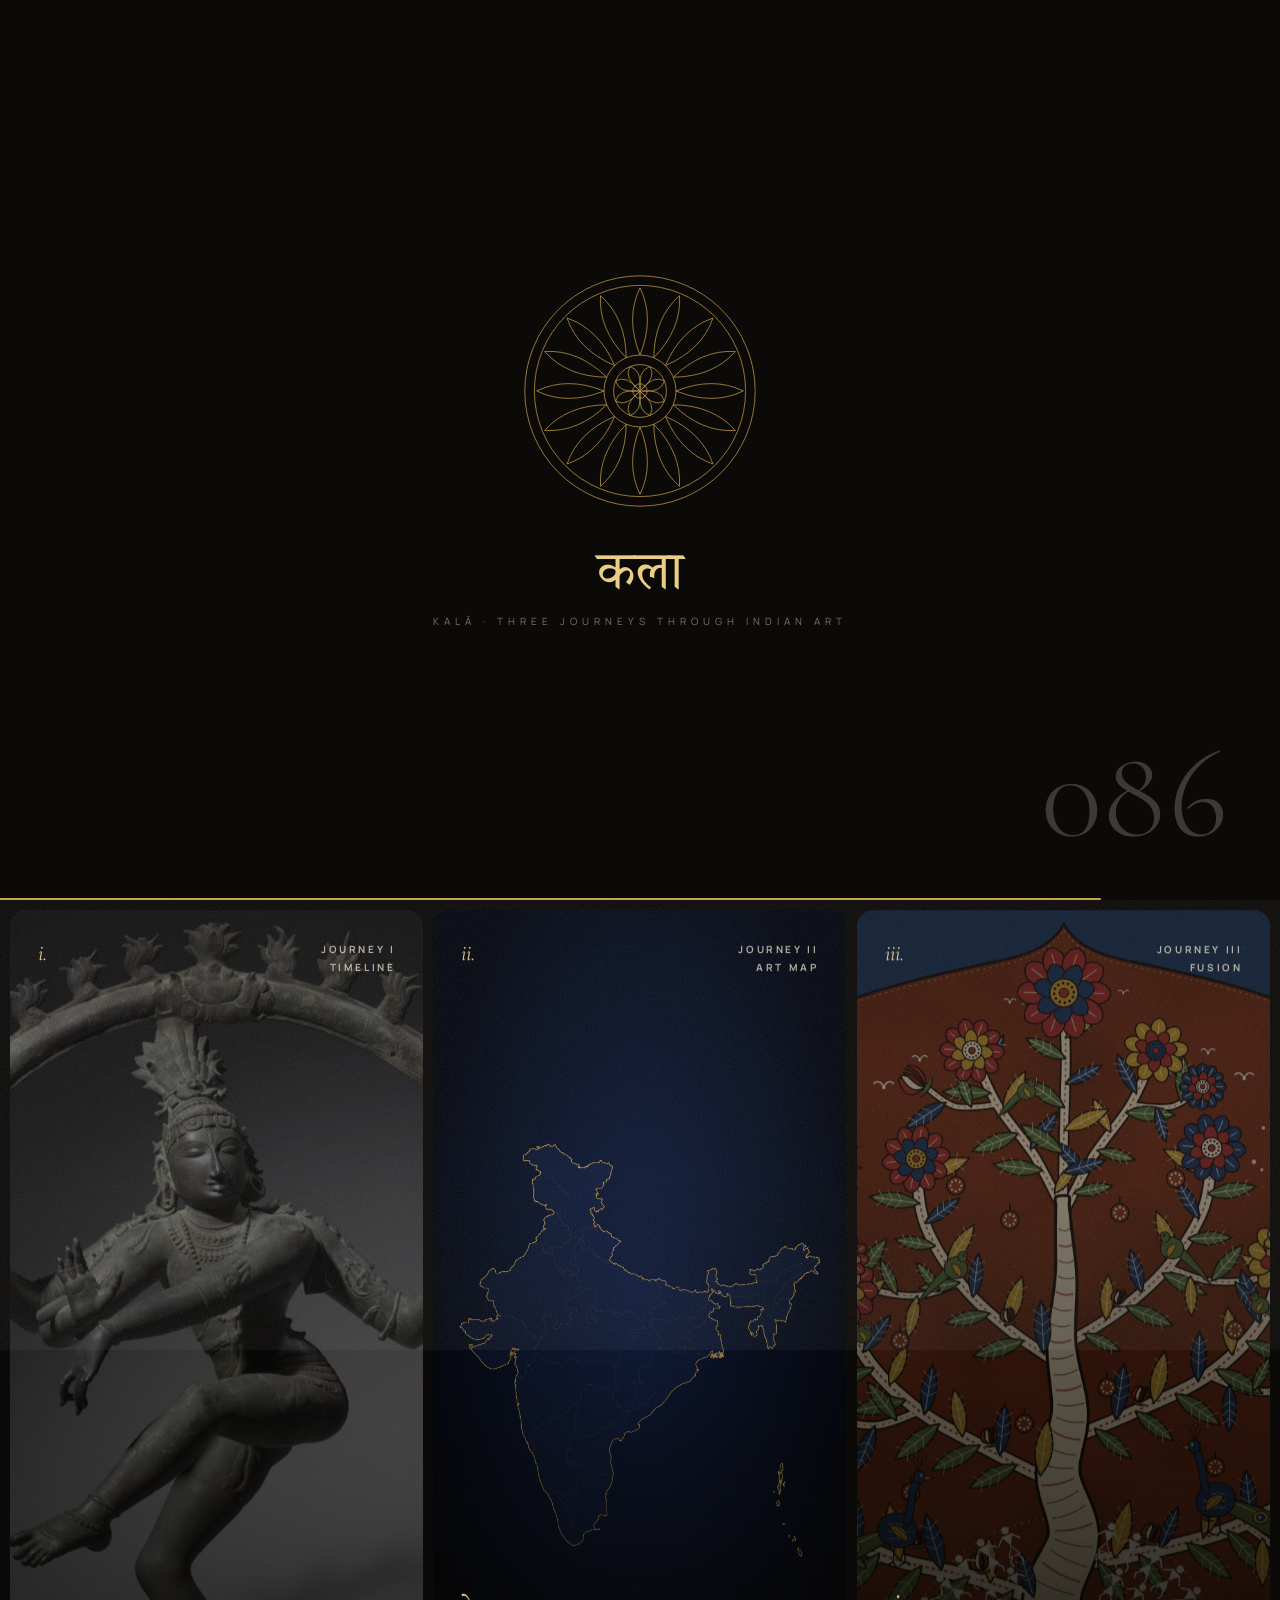
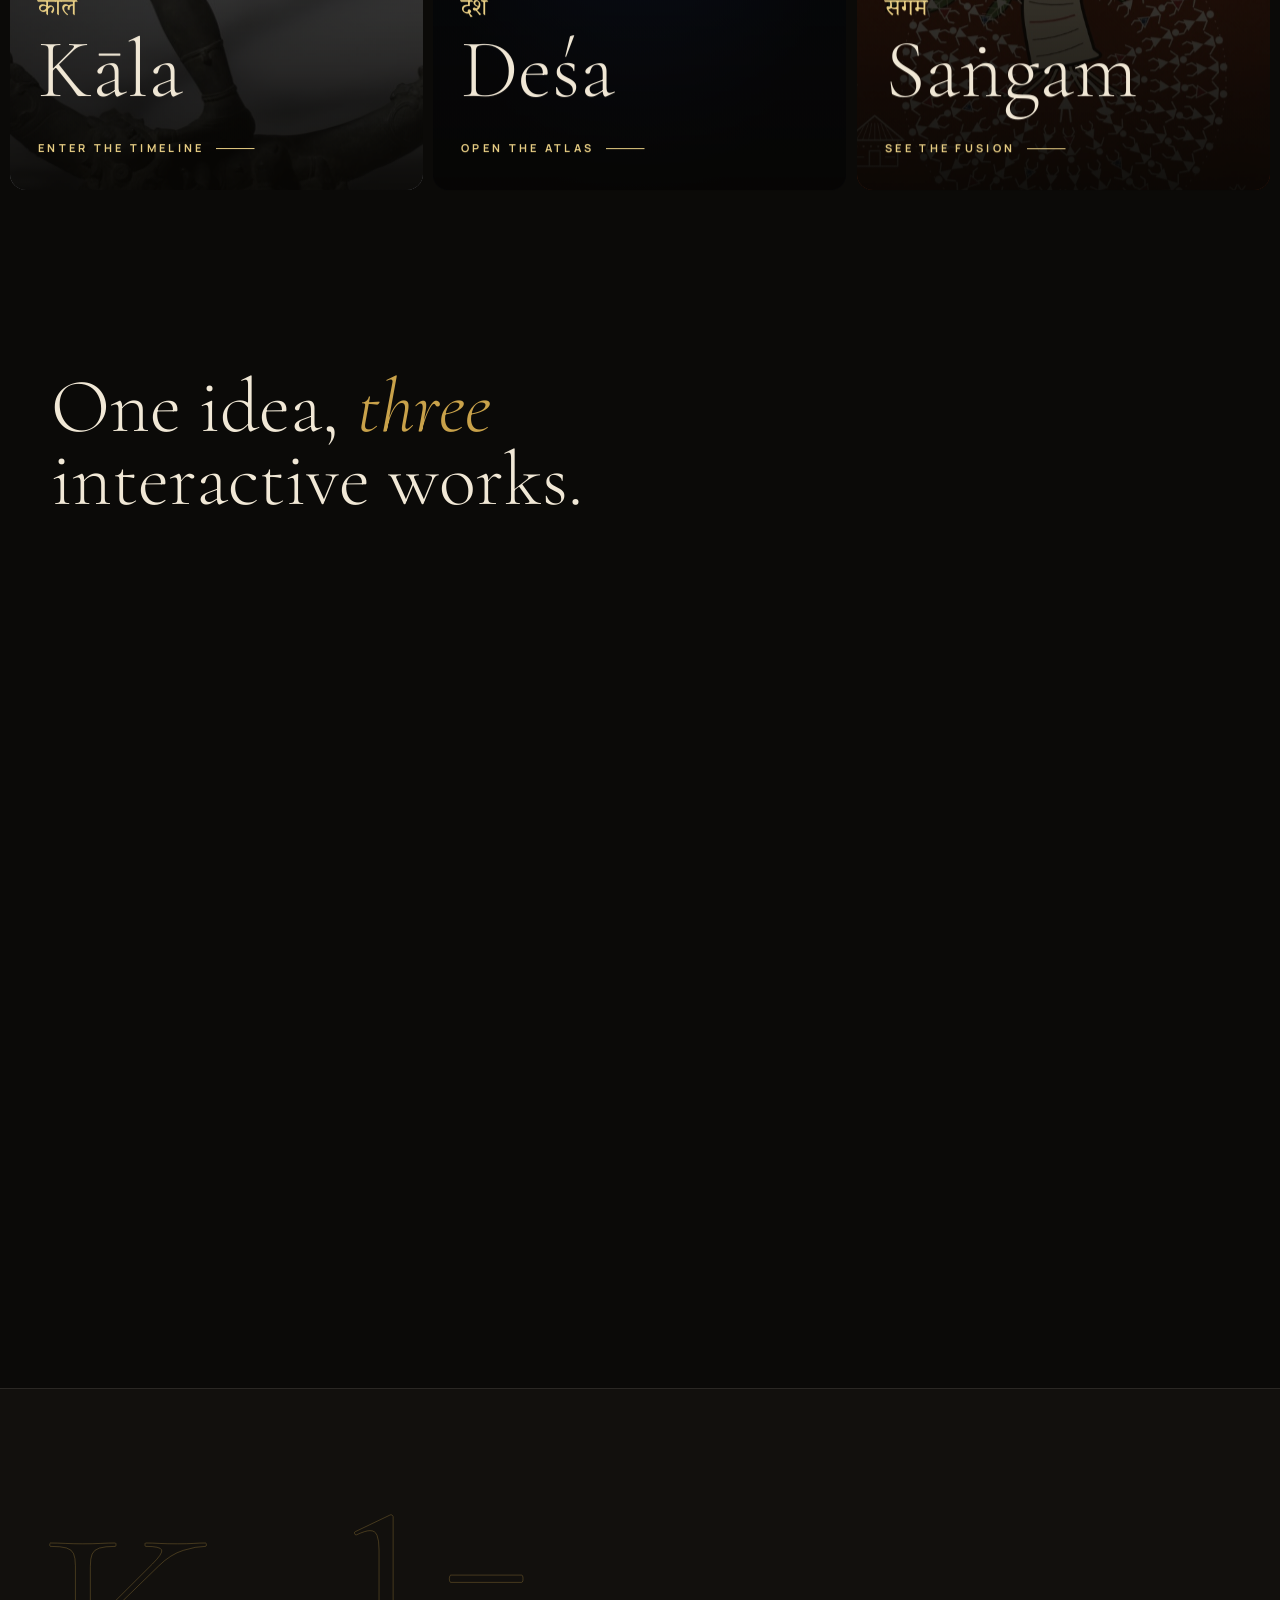
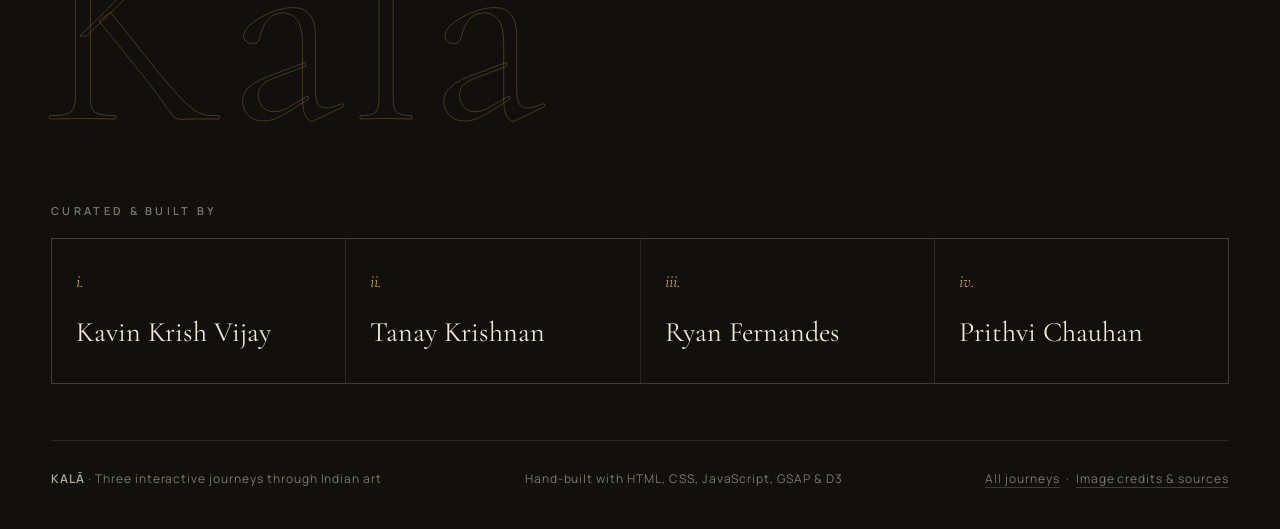
==== commit d2a259d7: "Smoother motion, a clearer trail map and a cleaner loader - Home and Saṅgam run smoothly. Textures a" ====
--- a/index.html
+++ b/index.html
@@ -11,8 +11,8 @@
   <meta property="og:image" content="assets/img/t/t-nataraja-sm.jpg">
   <link rel="icon" href="assets/favicon.svg" type="image/svg+xml">
   <script>document.documentElement.className = document.documentElement.className.replace("no-js", "js");</script>
-  <link rel="stylesheet" href="assets/css/core.css?v=1790333794">
-  <link rel="stylesheet" href="assets/css/hub.css?v=1790333794">
+  <link rel="stylesheet" href="assets/css/core.css?v=1790347583">
+  <link rel="stylesheet" href="assets/css/hub.css?v=1790347583">
 </head>
 <body data-loader-word="कला" data-loader-sub="Kalā · three journeys through Indian art">
 
@@ -46,7 +46,7 @@
 
     <section class="portals" aria-label="The three journeys">
       <a class="portal portal--time" href="timeline/index.html" data-transition data-cursor="Enter">
-        <div class="portal__bg"><img src="assets/img/t/t-nataraja-sm.jpg" alt=""></div>
+        <div class="portal__bg"><img src="assets/img/t/t-nataraja-sm.jpg" alt="" decoding="async"></div>
         <span class="portal__num">i.</span>
         <span class="portal__tag">Journey I<br>Timeline</span>
         <div class="portal__body">
@@ -57,7 +57,7 @@
         </div>
       </a>
       <a class="portal portal--map" href="map/index.html" data-transition data-cursor="Enter">
-        <div class="portal__bg"></div>
+        <div class="portal__bg"><img src="assets/img/m/india-outline.png" alt="" decoding="async"></div>
         <span class="portal__num">ii.</span>
         <span class="portal__tag">Journey II<br>Art map</span>
         <div class="portal__body">
@@ -68,7 +68,7 @@
         </div>
       </a>
       <a class="portal portal--fusion" href="fusion/index.html" data-transition data-cursor="Enter">
-        <div class="portal__bg"><div class="art"></div></div>
+        <div class="portal__bg"><img src="assets/img/f/f-artwork.jpg" alt="" decoding="async"></div>
         <span class="portal__num">iii.</span>
         <span class="portal__tag">Journey III<br>Fusion</span>
         <div class="portal__body">
@@ -97,15 +97,13 @@
 
   <footer class="footer" data-footer data-big="Kalā"></footer>
 
-  <script src="assets/lib/gsap.min.js?v=1790333794"></script>
-  <script src="assets/lib/ScrollTrigger.min.js?v=1790333794"></script>
-  <script src="assets/lib/SplitText.min.js?v=1790333794"></script>
-  <script src="assets/lib/CustomEase.min.js?v=1790333794"></script>
-  <script src="assets/lib/lenis.min.js?v=1790333794"></script>
-  <script src="assets/js/core.js?v=1790333794"></script>
-  <script src="assets/js/tanpura.js?v=1790333794"></script>
-  <script src="assets/data/india-geo.js?v=1790333794"></script>
-  <script src="assets/js/fusion-art.js?v=1790333794"></script>
-  <script src="assets/js/hub-page.js?v=1790333794"></script>
+  <script src="assets/lib/gsap.min.js?v=1790347583"></script>
+  <script src="assets/lib/ScrollTrigger.min.js?v=1790347583"></script>
+  <script src="assets/lib/SplitText.min.js?v=1790347583"></script>
+  <script src="assets/lib/CustomEase.min.js?v=1790347583"></script>
+  <script src="assets/lib/lenis.min.js?v=1790347583"></script>
+  <script src="assets/js/core.js?v=1790347583"></script>
+  <script src="assets/js/tanpura.js?v=1790347583"></script>
+  <script src="assets/js/hub-page.js?v=1790347583"></script>
 </body>
 </html>
--- a/assets/css/core.css
+++ b/assets/css/core.css
@@ -133,9 +133,19 @@
   display: flex; align-items: center; justify-content: space-between;
   padding: 0 var(--gutter);
   z-index: 800;
-  mix-blend-mode: difference;
   color: #f1e8d6;
-}
+  border-bottom: 1px solid transparent;
+  transform: translate3d(0, 0, 0);
+  transition: transform 0.55s var(--ease-out), background-color 0.45s, border-color 0.45s;
+  will-change: transform;
+}
+/* soft scrim so the bar reads over any image, without blend modes */
+.nav::before { content: ""; position: absolute; left: 0; right: 0; top: 0; height: 150%; background: linear-gradient(180deg, rgba(8, 7, 5, var(--nav-scrim, 0.62)), rgba(8, 7, 5, 0)); pointer-events: none; z-index: -1; transition: opacity 0.45s; }
+/* scrolled: a frosted bar; scrolling down: it slides away; scrolling up or pointing at the top edge: it returns */
+.nav.is-solid { background: var(--nav-bg, rgba(11, 10, 8, 0.78)); border-bottom-color: var(--line); -webkit-backdrop-filter: blur(14px) saturate(1.2); backdrop-filter: blur(14px) saturate(1.2); }
+.nav.is-solid::before { opacity: 0; }
+.nav.is-hidden { transform: translate3d(0, -101%, 0); }
+.nav a, .nav button { text-shadow: 0 1px 12px rgba(0, 0, 0, 0.35); }
 .nav__brand { display: flex; align-items: baseline; gap: 12px; font-family: var(--serif); font-size: 26px; letter-spacing: 0.18em; font-weight: 500; }
 .nav__brand small { font-family: var(--indic); font-size: 15px; letter-spacing: 0; opacity: 0.7; }
 .nav__links { display: flex; gap: clamp(14px, 2.6vw, 40px); align-items: center; }
--- a/assets/css/hub.css
+++ b/assets/css/hub.css
@@ -19,36 +19,46 @@
 
 /* ---------- Portals ---------- */
 .portals { height: 100svh; min-height: 640px; display: flex; gap: 10px; padding: 10px; }
-.portal { position: relative; flex: 1; min-width: 0; border-radius: 16px; overflow: hidden; isolation: isolate; transition: flex 1.1s var(--ease-out); color: var(--paper); }
-.portals:hover .portal { flex: 0.8; }
-.portals .portal:hover, .portals .portal:focus-visible { flex: 2.2; }
-.portal__bg { position: absolute; inset: 0; z-index: -2; }
-.portal__bg img, .portal__bg svg { width: 100%; height: 100%; object-fit: cover; transform: scale(1.12); transition: transform 1.6s var(--ease-out), filter 1.2s; filter: saturate(0.7) brightness(0.62); }
-.portal:hover .portal__bg img, .portal:hover .portal__bg svg { transform: scale(1.02); filter: saturate(1) brightness(0.78); }
+.portal { position: relative; flex: 1 1 0; min-width: 0; border-radius: 16px; overflow: hidden; isolation: isolate; transition: flex-grow 0.9s var(--ease-out); color: var(--paper); contain: layout paint style; }
+.portals:hover .portal { flex-grow: 0.8; }
+.portals .portal:hover, .portals .portal:focus-visible { flex-grow: 2.2; }
+/* The background is sized to the widest a portal can get, so changing the portal's width only
+   crops it: no image rescaling or repainting while the portals expand. */
+.portal__bg { position: absolute; inset: 0; z-index: -2; overflow: hidden; }
+.portal__bg img { position: absolute; top: 0; left: 50%; height: 100%; width: max(100%, 64vw); max-width: none; object-fit: cover; transform: translate3d(-50%, 0, 0) scale(1.1); transition: transform 1.4s var(--ease-out); will-change: transform; backface-visibility: hidden; }
+.portal:hover .portal__bg img { transform: translate3d(-50%, 0, 0) scale(1.02); }
+/* dimming is an overlay whose opacity fades (GPU), instead of animating a filter on the image */
+.portal__bg::after { content: ""; position: absolute; inset: 0; background: rgba(8, 7, 5, 0.42); transition: opacity 1s var(--ease-out); will-change: opacity; }
+.portal:hover .portal__bg::after { opacity: 0.35; }
 .portal::before { content: ""; position: absolute; inset: 0; z-index: -1; background: linear-gradient(180deg, rgba(8, 7, 5, 0.1) 30%, rgba(8, 7, 5, 0.92) 100%); }
 .portal__num { position: absolute; top: 26px; left: 28px; font-family: var(--serif); font-style: italic; font-size: 22px; color: var(--gold-2); }
-.portal__tag { position: absolute; top: 30px; right: 28px; font-size: 10px; letter-spacing: 0.26em; text-transform: uppercase; font-weight: 700; color: var(--paper-2); text-align: right; line-height: 1.8; }
-.portal__body { position: absolute; left: 28px; right: 28px; bottom: 30px; }
+.portal__tag { position: absolute; top: 30px; right: 28px; font-size: 10px; letter-spacing: 0.26em; text-transform: uppercase; font-weight: 700; color: var(--paper-2); text-align: right; line-height: 1.8; white-space: nowrap; }
+.portal__body { position: absolute; left: 28px; bottom: 30px; width: min(520px, calc(64vw - 56px)); }
 .portal__native { font-family: var(--indic); font-size: 24px; color: var(--gold-2); }
 .portal__title { font-family: var(--serif); font-weight: 300; font-size: clamp(56px, 6.5vw, 110px); line-height: 0.9; margin: 6px 0 14px; white-space: nowrap; }
-.portal__desc { max-width: 42ch; color: var(--paper-2); font-size: 15px; line-height: 1.6; opacity: 0; transform: translateY(20px); transition: opacity 0.7s, transform 0.9s var(--ease-out); max-height: 0; overflow: hidden; }
-.portal:hover .portal__desc, .portal:focus-visible .portal__desc { opacity: 1; transform: none; max-height: 300px; }
+/* description reveals with opacity/transform only: no height animation, so no reflow */
+.portal__desc { max-width: 42ch; color: var(--paper-2); font-size: 15px; line-height: 1.6; opacity: 0; transform: translate3d(0, 16px, 0); transition: opacity 0.6s, transform 0.8s var(--ease-out); position: absolute; left: 0; bottom: calc(100% - 14px); margin: 0 0 16px; pointer-events: none; }
+.portal:hover .portal__desc, .portal:focus-visible .portal__desc { opacity: 1; transform: none; }
+.portal:hover .portal__title, .portal:focus-visible .portal__title { transform: translate3d(0, -8px, 0); }
+.portal__title, .portal__native { transition: transform 0.8s var(--ease-out); }
+.portal:hover .portal__native, .portal:focus-visible .portal__native { opacity: 0; }
 .portal__cta { display: inline-flex; align-items: center; gap: 12px; margin-top: 18px; font-size: 11px; letter-spacing: 0.3em; text-transform: uppercase; font-weight: 700; color: var(--gold-2); }
-.portal__cta i { width: 38px; height: 1px; background: currentColor; transition: width 0.6s var(--ease-out); }
-.portal:hover .portal__cta i { width: 70px; }
+.portal__cta i { width: 70px; height: 1px; background: currentColor; transform-origin: left; transform: scaleX(0.55); transition: transform 0.6s var(--ease-out); }
+.portal:hover .portal__cta i { transform: none; }
 .portal--map .portal__bg { background: radial-gradient(ellipse at 50% 45%, #13224a, #060a14 75%); }
-.portal--map .portal__bg svg { object-fit: contain; transform: scale(0.92); filter: none; }
-.portal--map:hover .portal__bg svg { transform: scale(0.98); filter: none; }
-.portal--map .outline { fill: rgba(30, 50, 100, 0.25); stroke: #e9bb5c; stroke-width: 1.6; }
-.portal--map .inner { fill: none; stroke: rgba(233, 187, 92, 0.25); stroke-width: 0.7; }
+.portal--map .portal__bg img { width: min(100%, 46vw); height: auto; max-height: 92%; top: 50%; object-fit: contain; transform: translate3d(-50%, -50%, 0) scale(0.94); }
+.portal--map:hover .portal__bg img { transform: translate3d(-50%, -50%, 0) scale(1); }
+.portal--map .portal__bg::after { opacity: 0; }
 .portal--fusion .portal__bg { background: #1a120c; }
-.portal--fusion .portal__bg .art { position: absolute; left: 50%; top: 46%; height: 100%; aspect-ratio: 1000 / 1300; transform: translate(-50%, -50%) scale(1.1); transition: transform 1.6s var(--ease-out), filter 1.2s; filter: saturate(0.8) brightness(0.7); }
-.portal--fusion:hover .portal__bg .art { transform: translate(-50%, -50%) scale(1); filter: none; }
-.portal--fusion .portal__bg .art svg { position: absolute; inset: 0; width: 100%; height: 100%; transform: none; filter: none; }
+.portal--fusion .portal__bg img { object-position: 50% 38%; }
 @media (max-width: 860px) {
   .portals { flex-direction: column; height: auto; }
   .portal, .portals:hover .portal, .portals .portal:hover { flex: none; height: 78svh; }
-  .portal__desc { opacity: 1; transform: none; max-height: none; }
+  .portal__bg img { width: 100%; }
+  .portal--map .portal__bg img { width: 88%; }
+  .portal__body { width: auto; right: 22px; }
+  .portal__desc { position: static; opacity: 1; transform: none; margin: 0 0 12px; }
+  .portal:hover .portal__native { opacity: 1; }
 }
 
 /* ---------- Brief table ---------- */
